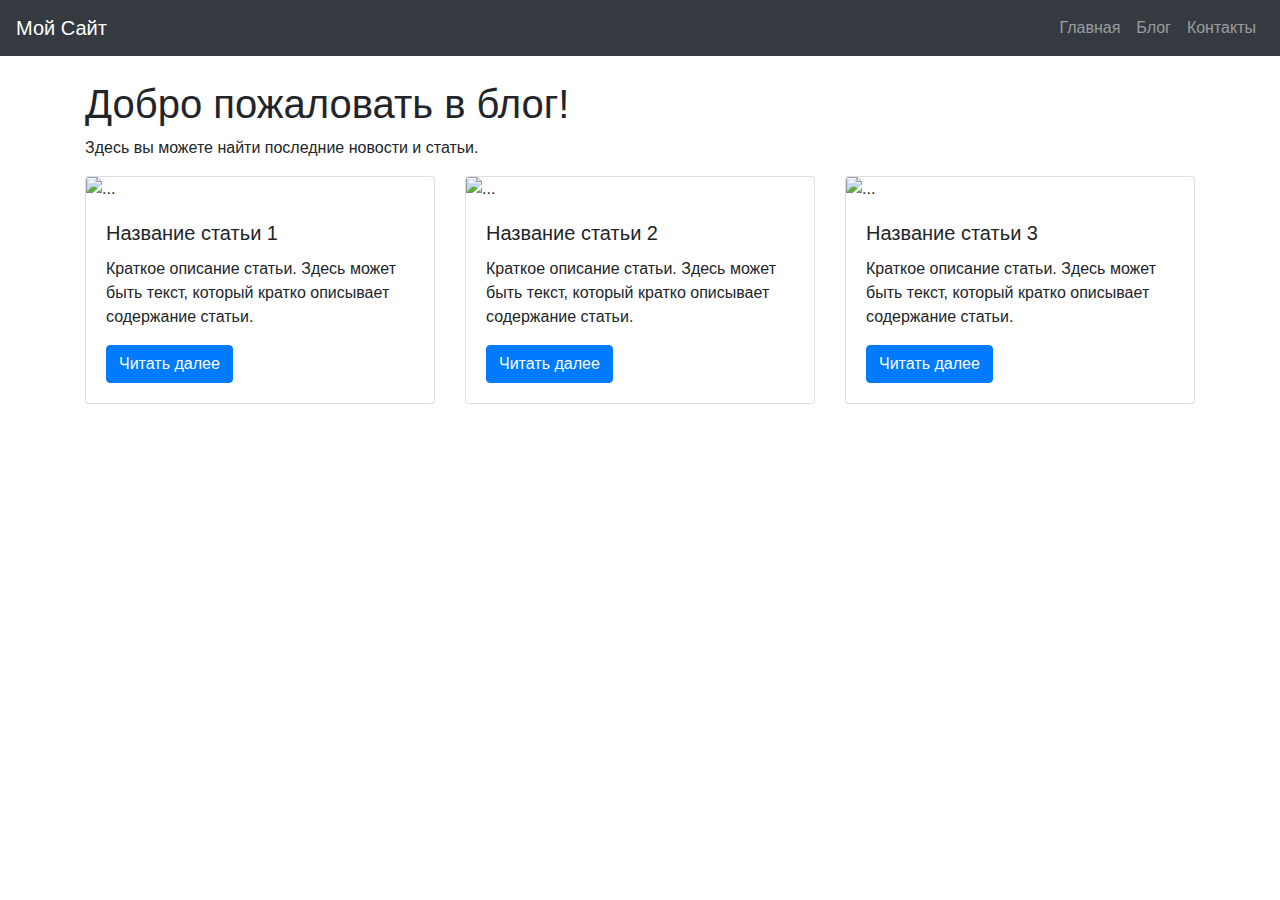
==== templates/blog.html @ a07d2ebe "create dz" ====
<!DOCTYPE html>
<html lang="en">
<head>
    <meta charset="UTF-8">
    <meta name="viewport" content="width=device-width, initial-scale=1.0">
    <title>Блог</title>
    <!-- Подключение Bootstrap -->
    <link href="https://stackpath.bootstrapcdn.com/bootstrap/4.5.2/css/bootstrap.min.css" rel="stylesheet">
    <link rel="stylesheet" href="{{ url_for('static', filename='css/styles.css') }}">
</head>
<body>
    <header>
        <nav class="navbar navbar-expand-lg navbar-dark bg-dark">
            <a class="navbar-brand" href="#">Мой Сайт</a>
            <div class="collapse navbar-collapse">
                <ul class="navbar-nav ml-auto">
                    <li class="nav-item">
                        <a class="nav-link" href="/">Главная</a>
                    </li>
                    <li class="nav-item">
                        <a class="nav-link" href="/blog">Блог</a>
                    </li>
                    <li class="nav-item">
                        <a class="nav-link" href="/contacts">Контакты</a>
                    </li>
                </ul>
            </div>
        </nav>
    </header>
    <main class="container mt-4">
        <h1>Добро пожаловать в блог!</h1>
        <p>Здесь вы можете найти последние новости и статьи.</p>

        <!-- Шаблонный экран для блога -->
        <div class="row">
            <div class="col-md-4">
                <div class="card mb-4">
                    <img src="https://via.placeholder.com/150" class="card-img-top" alt="...">
                    <div class="card-body">
                        <h5 class="card-title">Название статьи 1</h5>
                        <p class="card-text">Краткое описание статьи. Здесь может быть текст, который кратко описывает содержание статьи.</p>
                        <a href="#" class="btn btn-primary">Читать далее</a>
                    </div>
                </div>
            </div>
            <div class="col-md-4">
                <div class="card mb-4">
                    <img src="https://via.placeholder.com/150" class="card-img-top" alt="...">
                    <div class="card-body">
                        <h5 class="card-title">Название статьи 2</h5>
                        <p class="card-text">Краткое описание статьи. Здесь может быть текст, который кратко описывает содержание статьи.</p>
                        <a href="#" class="btn btn-primary">Читать далее</a>
                    </div>
                </div>
            </div>
            <div class="col-md-4">
                <div class="card mb-4">
                    <img src="https://via.placeholder.com/150" class="card-img-top" alt="...">
                    <div class="card-body">
                        <h5 class="card-title">Название статьи 3</h5>
                        <p class="card-text">Краткое описание статьи. Здесь может быть текст, который кратко описывает содержание статьи.</p>
                        <a href="#" class="btn btn-primary">Читать далее</a>
                    </div>
                </div>
            </div>
        </div>
    </main>
</body>
</html>
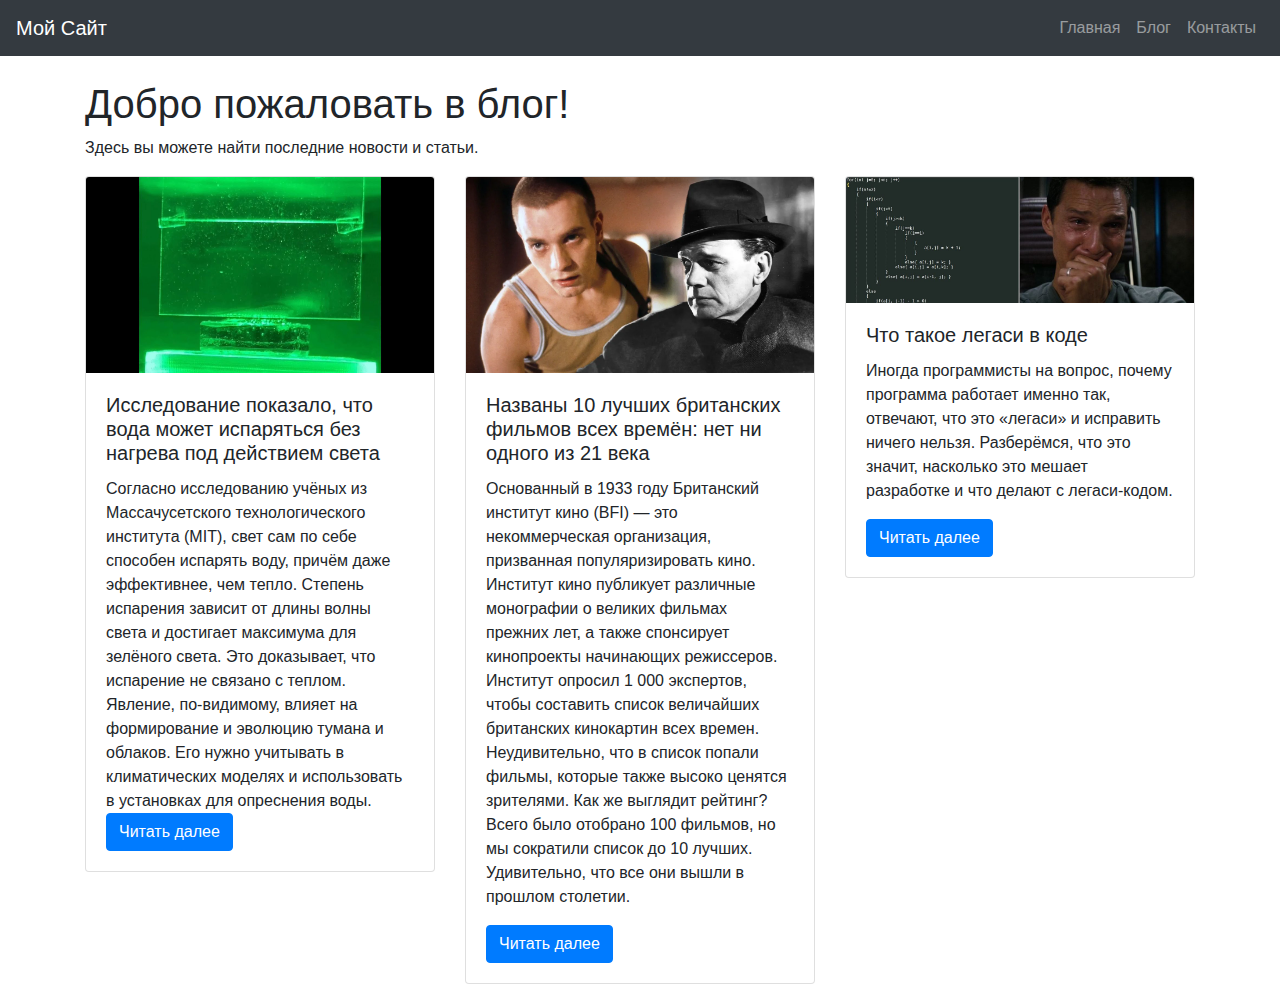
==== commit 49333753: "all end i do dz" ====
--- a/templates/blog.html
+++ b/templates/blog.html
@@ -35,31 +35,36 @@
         <div class="row">
             <div class="col-md-4">
                 <div class="card mb-4">
-                    <img src="https://via.placeholder.com/150" class="card-img-top" alt="...">
+                    <img src="../static/images/green_light.jpg" class="card-img-top" alt="...">
                     <div class="card-body">
-                        <h5 class="card-title">Название статьи 1</h5>
-                        <p class="card-text">Краткое описание статьи. Здесь может быть текст, который кратко описывает содержание статьи.</p>
-                        <a href="#" class="btn btn-primary">Читать далее</a>
+                        <h5 class="card-title">Исследование показало, что вода может испаряться без нагрева под действием света</h5>
+                        <p class="card-text">Согласно исследованию учёных из Массачусетского технологического института (MIT), свет сам по себе способен испарять воду, причём даже эффективнее, чем тепло.
+Степень испарения зависит от длины волны света и достигает максимума для зелёного света. Это доказывает, что испарение не связано с теплом.
+Явление, по-видимому, влияет на формирование и эволюцию тумана и облаков. Его нужно учитывать в климатических моделях и использовать в установках для опреснения воды.
+                         <a href="https://habr.com/ru/news/771552/" class="btn btn-primary">Читать далее</a>
                     </div>
                 </div>
             </div>
             <div class="col-md-4">
                 <div class="card mb-4">
-                    <img src="https://via.placeholder.com/150" class="card-img-top" alt="...">
+                    <img src="../static/images/kino.jpg" class="card-img-top" alt="...">
                     <div class="card-body">
-                        <h5 class="card-title">Название статьи 2</h5>
-                        <p class="card-text">Краткое описание статьи. Здесь может быть текст, который кратко описывает содержание статьи.</p>
-                        <a href="#" class="btn btn-primary">Читать далее</a>
+                        <h5 class="card-title">Названы 10 лучших британских фильмов всех времён: нет ни одного из 21 века</h5>
+                        <p class="card-text">Основанный в 1933 году Британский институт кино (BFI) — это некоммерческая организация, призванная популяризировать кино. Институт кино публикует различные монографии о великих фильмах прежних лет, а также спонсирует кинопроекты начинающих режиссеров.
+
+Институт опросил 1 000 экспертов, чтобы составить список величайших британских кинокартин всех времен. Неудивительно, что в список попали фильмы, которые также высоко ценятся зрителями. Как же выглядит рейтинг? Всего было отобрано 100 фильмов, но мы сократили список до 10 лучших. Удивительно, что все они вышли в прошлом столетии.</p>
+                        <a href="https://www.kinoafisha.info/news/nazvany-10-luchshih-britanskih-filmov-vseh-vremen-net-ni-odnogo-iz-21-veka/" class="btn btn-primary">Читать далее</a>
                     </div>
                 </div>
             </div>
             <div class="col-md-4">
                 <div class="card mb-4">
-                    <img src="https://via.placeholder.com/150" class="card-img-top" alt="...">
+                    <img src="../static/images/legasy.jpeg" class="card-img-top" alt="...">
                     <div class="card-body">
-                        <h5 class="card-title">Название статьи 3</h5>
-                        <p class="card-text">Краткое описание статьи. Здесь может быть текст, который кратко описывает содержание статьи.</p>
-                        <a href="#" class="btn btn-primary">Читать далее</a>
+                        <h5 class="card-title">Что такое легаси в коде</h5>
+                        <p class="card-text">Иногда программисты на вопрос, почему программа работает именно так, отвечают, что это
+                            «легаси» и исправить ничего нельзя. Разберёмся, что это значит, насколько это мешает разработке и что делают с легаси-кодом.</p>
+                        <a href="https://thecode.media/legacy/" class="btn btn-primary">Читать далее</a>
                     </div>
                 </div>
             </div>
